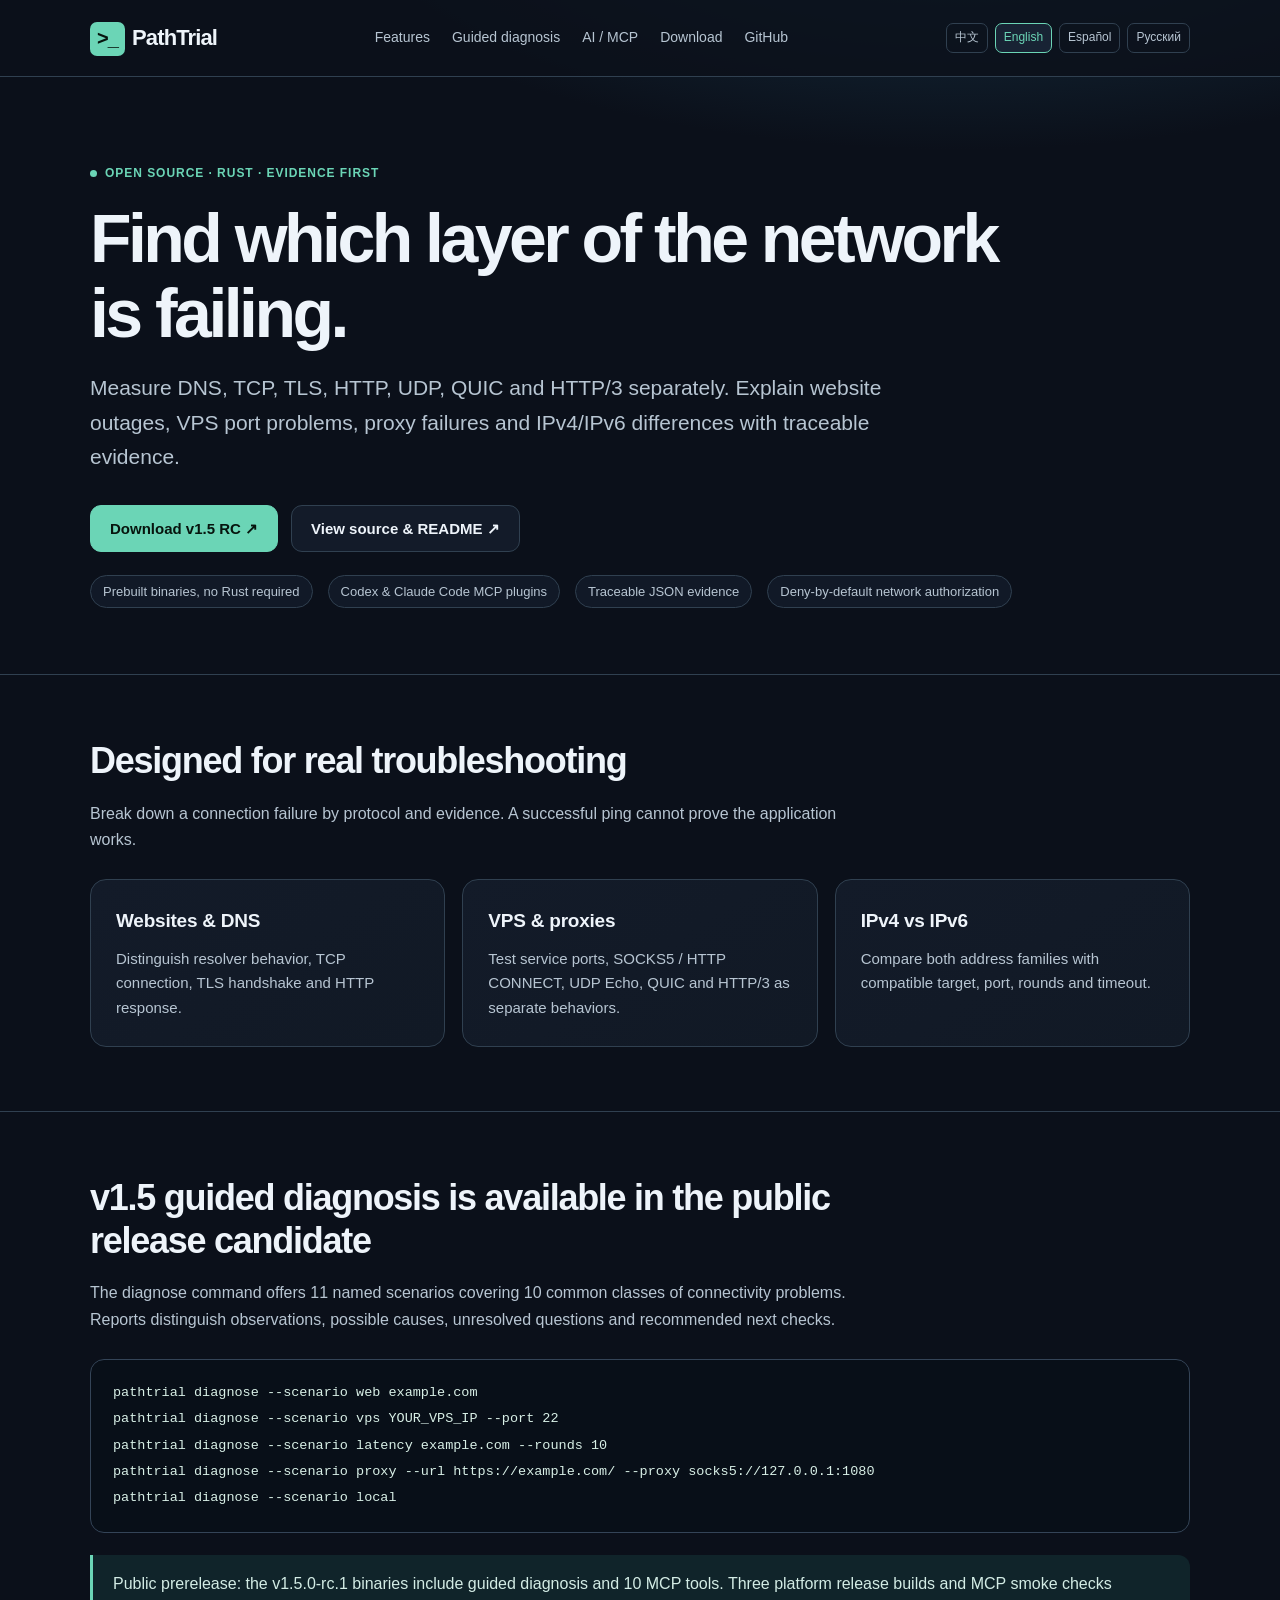
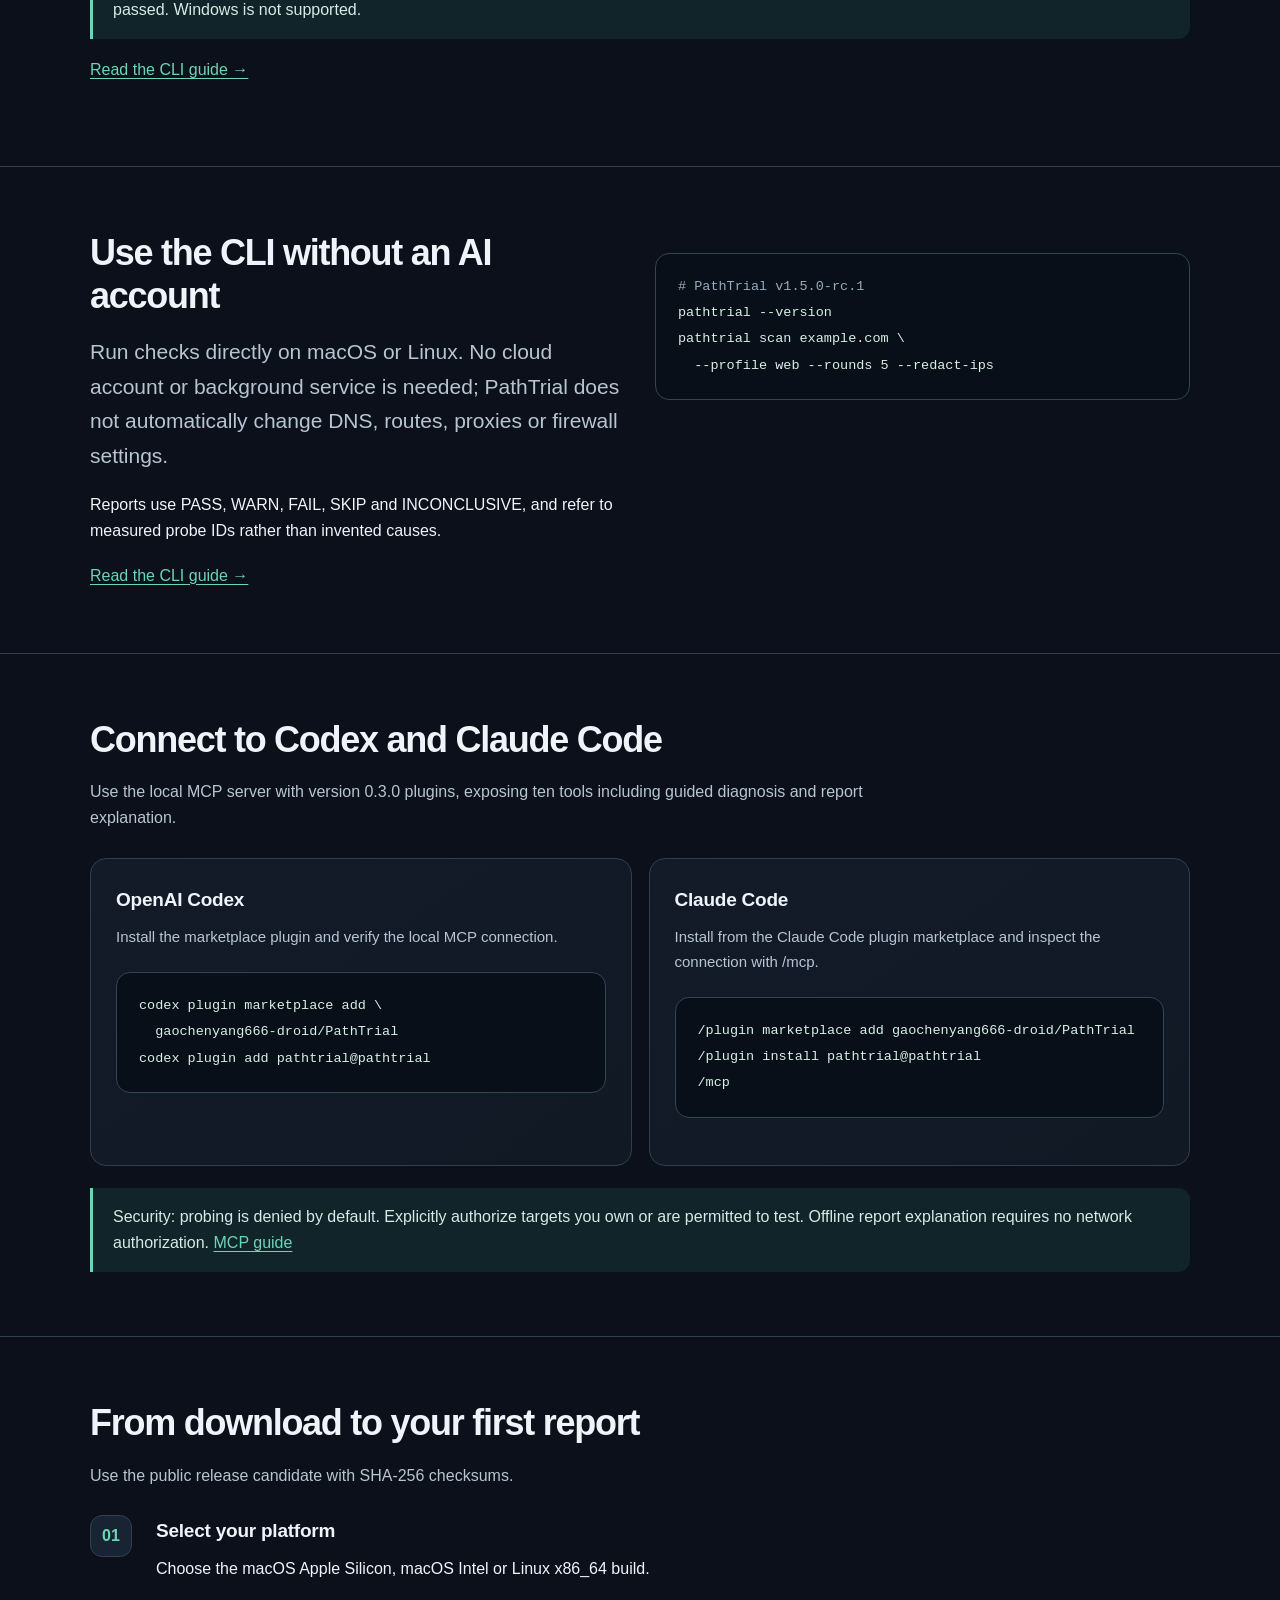
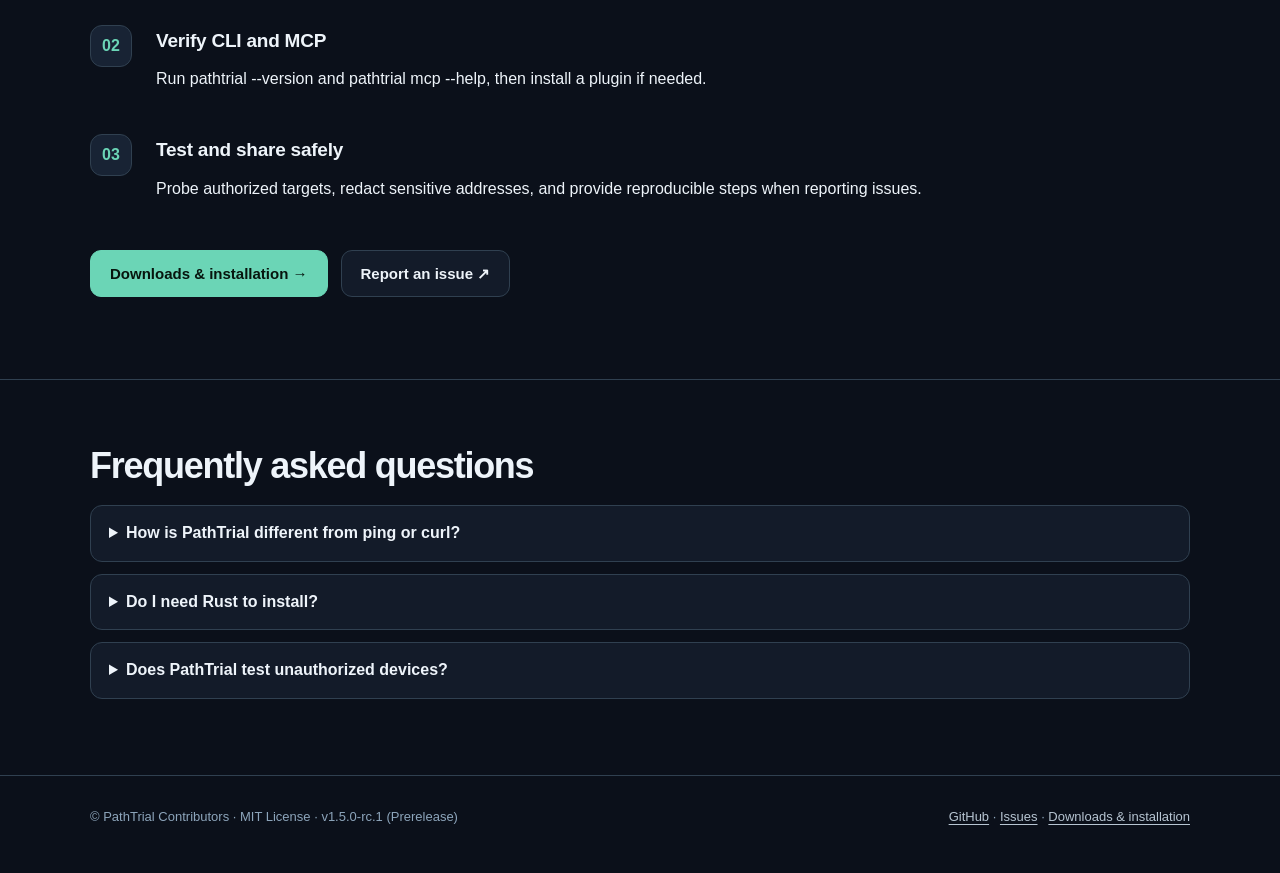
==== docs/en/index.html @ 35a3b707 "docs(site): localize Pages in four languages and align v1.5 RC READMEs" ====
<!doctype html>
<html lang="en">
<head>
  <meta charset="utf-8">
  <meta name="viewport" content="width=device-width,initial-scale=1">
  <meta name="theme-color" content="#0b101a">
  <meta name="robots" content="index,follow">
  <meta name="description" content="PathTrial is an open-source Rust network diagnostics CLI and local MCP server for DNS, TCP, TLS, HTTP, QUIC, HTTP/3, proxies and VPS connectivity.">
  <link rel="canonical" href="https://gaochenyang666-droid.github.io/PathTrial/en/">
  <link rel="alternate" hreflang="zh-CN" href="https://gaochenyang666-droid.github.io/PathTrial/">
  <link rel="alternate" hreflang="en" href="https://gaochenyang666-droid.github.io/PathTrial/en/">
  <link rel="alternate" hreflang="es" href="https://gaochenyang666-droid.github.io/PathTrial/es/">
  <link rel="alternate" hreflang="ru" href="https://gaochenyang666-droid.github.io/PathTrial/ru/">
  <link rel="alternate" hreflang="x-default" href="https://gaochenyang666-droid.github.io/PathTrial/en/">
  <link rel="stylesheet" href="../site.css">
  <meta property="og:type" content="website">
  <meta property="og:title" content="Evidence-first network diagnostics & MCP plugins | PathTrial">
  <meta property="og:description" content="Measure DNS, TCP, TLS, HTTP, UDP, QUIC and HTTP/3 separately. Explain website outages, VPS port problems, proxy failures and IPv4/IPv6 differences with traceable evidence.">
  <meta property="og:url" content="https://gaochenyang666-droid.github.io/PathTrial/en/">
  <meta name="twitter:card" content="summary">
  <title>PathTrial | Evidence-first network diagnostics & MCP plugins</title>
</head>
<body>
<a class="skip" href="#main">Skip to content</a>
<header><div class="container topbar">
  <a class="brand" href="./" aria-label="PathTrial Home"><span class="brand-mark" aria-hidden="true">&gt;_</span>PathTrial</a>
  <nav aria-label="Primary navigation">
    <a href="#features">Features</a>
    <a href="#guided-diagnosis">Guided diagnosis</a>
    <a href="#integrations">AI / MCP</a>
    <a href="./download.html">Download</a>
    <a href="https://github.com/gaochenyang666-droid/PathTrial">GitHub</a>
  </nav>
  <nav class="languages" aria-label="Languages"><a href="https://gaochenyang666-droid.github.io/PathTrial/" lang="zh-CN">中文</a><a href="https://gaochenyang666-droid.github.io/PathTrial/en/" lang="en" aria-current="page">English</a><a href="https://gaochenyang666-droid.github.io/PathTrial/es/" lang="es">Español</a><a href="https://gaochenyang666-droid.github.io/PathTrial/ru/" lang="ru">Русский</a></nav>
</div></header>
<main id="main">
<section class="container hero" aria-labelledby="hero-title">
<span class="kicker">Open Source · Rust · Evidence First</span>
<h1 id="hero-title">Find which layer of the network is failing.</h1><p class="lead">Measure DNS, TCP, TLS, HTTP, UDP, QUIC and HTTP/3 separately. Explain website outages, VPS port problems, proxy failures and IPv4/IPv6 differences with traceable evidence.</p>
<div class="actions"><a class="btn primary" href="./download.html">Download v1.5 RC ↗</a><a class="btn secondary" href="https://github.com/gaochenyang666-droid/PathTrial">View source & README ↗</a></div>
<div class="metrics"><span class="metric">Prebuilt binaries, no Rust required</span><span class="metric">Codex & Claude Code MCP plugins</span><span class="metric">Traceable JSON evidence</span><span class="metric">Deny-by-default network authorization</span></div>
</section>
<section id="features" class="section"><div class="container">
<div class="section-head"><h2>Designed for real troubleshooting</h2><p>Break down a connection failure by protocol and evidence. A successful ping cannot prove the application works.</p></div>
<div class="grid"><article class="card"><h3>Websites & DNS</h3><p>Distinguish resolver behavior, TCP connection, TLS handshake and HTTP response.</p></article><article class="card"><h3>VPS & proxies</h3><p>Test service ports, SOCKS5 / HTTP CONNECT, UDP Echo, QUIC and HTTP/3 as separate behaviors.</p></article><article class="card"><h3>IPv4 vs IPv6</h3><p>Compare both address families with compatible target, port, rounds and timeout.</p></article></div>
</div></section>
<section id="guided-diagnosis" class="section"><div class="container">
<div class="section-head"><h2>v1.5 guided diagnosis is available in the public release candidate</h2><p>The diagnose command offers 11 named scenarios covering 10 common classes of connectivity problems. Reports distinguish observations, possible causes, unresolved questions and recommended next checks.</p></div>
<div class="codebox"><pre>pathtrial diagnose --scenario web example.com
pathtrial diagnose --scenario vps YOUR_VPS_IP --port 22
pathtrial diagnose --scenario latency example.com --rounds 10
pathtrial diagnose --scenario proxy --url https://example.com/ --proxy socks5://127.0.0.1:1080
pathtrial diagnose --scenario local</pre></div>
<div class="notice">Public prerelease: the v1.5.0-rc.1 binaries include guided diagnosis and 10 MCP tools. Three platform release builds and MCP smoke checks passed. Windows is not supported.</div>
<p style="margin-top:18px"><a href="https://github.com/gaochenyang666-droid/PathTrial/blob/main/docs/cli.md">Read the CLI guide →</a></p>
</div></section>
<section class="section"><div class="container pair"><div>
<h2>Use the CLI without an AI account</h2><p class="lead">Run checks directly on macOS or Linux. No cloud account or background service is needed; PathTrial does not automatically change DNS, routes, proxies or firewall settings.</p><p>Reports use PASS, WARN, FAIL, SKIP and INCONCLUSIVE, and refer to measured probe IDs rather than invented causes.</p>
<a href="https://github.com/gaochenyang666-droid/PathTrial/blob/main/docs/cli.md">Read the CLI guide →</a>
</div><div class="codebox"><pre><span class="comment"># PathTrial v1.5.0-rc.1</span>
pathtrial --version
pathtrial scan example.com \
  --profile web --rounds 5 --redact-ips</pre></div></div></section>
<section id="integrations" class="section"><div class="container">
<div class="section-head"><h2>Connect to Codex and Claude Code</h2><p>Use the local MCP server with version 0.3.0 plugins, exposing ten tools including guided diagnosis and report explanation.</p></div>
<div class="grid two">
<article class="card"><h3>OpenAI Codex</h3><p>Install the marketplace plugin and verify the local MCP connection.</p><div class="codebox"><pre>codex plugin marketplace add \
  gaochenyang666-droid/PathTrial
codex plugin add pathtrial@pathtrial</pre></div></article>
<article class="card"><h3>Claude Code</h3><p>Install from the Claude Code plugin marketplace and inspect the connection with /mcp.</p><div class="codebox"><pre>/plugin marketplace add gaochenyang666-droid/PathTrial
/plugin install pathtrial@pathtrial
/mcp</pre></div></article></div>
<div class="notice" style="margin-top:22px">Security: probing is denied by default. Explicitly authorize targets you own or are permitted to test. Offline report explanation requires no network authorization. <a href="https://github.com/gaochenyang666-droid/PathTrial/blob/main/docs/ai-integrations.md">MCP guide</a></div>
</div></section>
<section class="section"><div class="container">
<div class="section-head"><h2>From download to your first report</h2><p>Use the public release candidate with SHA-256 checksums.</p></div>
<div class="steps"><div class="step"><span class="number">01</span><div><h3>Select your platform</h3><p>Choose the macOS Apple Silicon, macOS Intel or Linux x86_64 build.</p></div></div><div class="step"><span class="number">02</span><div><h3>Verify CLI and MCP</h3><p>Run pathtrial --version and pathtrial mcp --help, then install a plugin if needed.</p></div></div><div class="step"><span class="number">03</span><div><h3>Test and share safely</h3><p>Probe authorized targets, redact sensitive addresses, and provide reproducible steps when reporting issues.</p></div></div></div>
<div class="actions"><a class="btn primary" href="./download.html">Downloads & installation →</a><a class="btn secondary" href="https://github.com/gaochenyang666-droid/PathTrial/issues/new?template=bug_report.md">Report an issue ↗</a></div>
</div></section>
<section class="section"><div class="container"><h2>Frequently asked questions</h2>
<details><summary>How is PathTrial different from ping or curl?</summary><p>It records separate protocol measurements, traces findings to probe IDs, and states what evidence does not establish.</p></details><details><summary>Do I need Rust to install?</summary><p>No. Prebuilt packages are available for macOS ARM64, macOS Intel and Linux x86_64.</p></details><details><summary>Does PathTrial test unauthorized devices?</summary><p>MCP network probes are denied by default. Authorize individual targets before testing and remove sensitive details before sharing reports.</p></details>
</div></section>
</main>
<footer><div class="container">
<span>© PathTrial Contributors · MIT License · v1.5.0-rc.1 (Prerelease)</span>
<span><a href="https://github.com/gaochenyang666-droid/PathTrial">GitHub</a> · <a href="https://github.com/gaochenyang666-droid/PathTrial/issues">Issues</a> · <a href="./download.html">Downloads & installation</a></span>
</div></footer>
</body></html>
---- docs/site.css ----
/* PathTrial product site: dependency-free, responsive, accessible. */
:root{color-scheme:dark;--bg:#0b101a;--surface:#131b29;--surface2:#182334;--line:#304050;--text:#eef4fa;--muted:#b7c5d2;--subtle:#8da5bb;--accent:#6bd5b6;--accent-hover:#9af3d7;--ink:#07150e}
*{box-sizing:border-box}
html{scroll-behavior:smooth}
body{margin:0;background:radial-gradient(ellipse 900px 360px at 75% -120px,#18364a 0%,transparent 75%),var(--bg);color:var(--text);font-family:Inter,-apple-system,BlinkMacSystemFont,"Segoe UI",Roboto,"Noto Sans SC",sans-serif;font-size:16px;line-height:1.65}
a{color:var(--accent);text-decoration-thickness:1px;text-underline-offset:3px}
a:hover{color:var(--accent-hover)}
a:focus-visible,button:focus-visible{outline:3px solid #a9f1dc;outline-offset:3px}
button{font:inherit;cursor:pointer}
img,svg{max-width:100%}
.container{width:min(1100px,calc(100% - 40px));margin-inline:auto}
.skip{position:absolute;left:12px;top:-70px;padding:8px 14px;background:var(--accent);color:var(--ink);z-index:20}
.skip:focus{top:12px}
header{border-bottom:1px solid var(--line);background:rgba(11,16,26,.82)}
.topbar{display:flex;align-items:center;justify-content:space-between;gap:20px;min-height:76px}
.brand{font-size:22px;font-weight:780;letter-spacing:-.04em;color:var(--text);text-decoration:none}
.brand-mark{display:inline-block;border-radius:7px;padding:0 7px 1px;background:var(--accent);color:var(--ink);margin-right:7px;font-size:20px}
nav{display:flex;align-items:center;gap:22px;flex-wrap:wrap}
nav a{font-size:14px;color:var(--muted);text-decoration:none}
nav a[aria-current="page"]{color:var(--accent)}
.hero{padding:82px 0 66px}
.kicker{display:inline-flex;align-items:center;gap:8px;letter-spacing:.08em;text-transform:uppercase;font-size:12px;font-weight:750;color:var(--accent)}
.kicker:before{content:"";width:7px;height:7px;border-radius:50%;background:var(--accent)}
h1{max-width:960px;font-size:clamp(36px,5.8vw,68px);line-height:1.1;letter-spacing:-.052em;margin:16px 0 20px;font-weight:790}
h2{font-size:clamp(27px,3.4vw,36px);letter-spacing:-.035em;line-height:1.2;margin:0 0 18px}
h3{font-size:19px;letter-spacing:-.012em;margin:0 0 10px}
p{margin:0 0 18px}
.lead{color:var(--muted);font-size:clamp(17px,2vw,21px);max-width:810px}
.eyeline{font-size:14px;color:var(--subtle)}
.actions{display:flex;gap:13px;flex-wrap:wrap;margin:30px 0 18px}
.btn{border-radius:11px;padding:12px 19px;font-size:15px;line-height:1.4;display:inline-flex;align-items:center;justify-content:center;gap:8px;min-height:46px;text-decoration:none;border:1px solid var(--line);font-weight:700;transition:background .16s ease,color .16s ease}
.btn.primary{background:var(--accent);border-color:var(--accent);color:var(--ink)}
.btn.primary:hover{background:var(--accent-hover);color:var(--ink)}
.btn.secondary{background:var(--surface);color:var(--text)}
.btn.secondary:hover{background:var(--surface2);color:var(--text)}
.footnote{font-size:13px;color:var(--subtle)}
.metrics{display:flex;gap:15px;flex-wrap:wrap;margin-top:23px}
.metric{font-size:13px;color:var(--muted);border:1px solid var(--line);border-radius:40px;padding:5px 12px;background:#111927}
.section{padding:64px 0;border-top:1px solid var(--line)}
.section-head{max-width:780px;margin-bottom:26px}
.section-head p{color:var(--muted)}
.grid{display:grid;grid-template-columns:repeat(3,minmax(0,1fr));gap:17px}
.grid.two{grid-template-columns:repeat(2,minmax(0,1fr))}
.card{padding:25px;border:1px solid var(--line);border-radius:16px;background:linear-gradient(145deg,var(--surface),#111925);min-width:0}
.card p{color:var(--muted);font-size:15px}
.card p:last-child{margin-bottom:0}
.mono,code,pre{font-family:ui-monospace,SFMono-Regular,Menlo,Consolas,monospace}
.inline-code{font-size:.94em;color:#acf8dc;overflow-wrap:anywhere}
.codebox{position:relative;border:1px solid #344457;border-radius:14px;background:#080f18;padding:20px 22px;margin:22px 0;overflow-x:auto}
.codebox pre{margin:0;color:#d8efe6;font-size:13.5px;line-height:1.95;white-space:pre;tab-size:2}
.codebox .prompt{color:var(--accent)}
.codebox .comment{color:#96abbd}
.steps{counter-reset:steps}
.step{display:grid;grid-template-columns:50px minmax(0,1fr);gap:16px;align-items:start;margin:0 0 24px}
.number{display:flex;width:42px;height:42px;align-items:center;justify-content:center;border:1px solid var(--line);background:var(--surface2);border-radius:12px;color:var(--accent);font-weight:800}
.pair{display:grid;grid-template-columns:minmax(0,1fr) minmax(0,1fr);gap:30px;align-items:start}
.notice{border-left:3px solid var(--accent);background:#10242a;border-radius:0 12px 12px 0;padding:16px 20px;color:#d3ece5}
.notice p:last-child{margin:0}
.download-card{display:flex;flex-direction:column;min-height:240px}
.download-card .btn{margin-top:auto}
.download-card .arch{font-size:12px;color:var(--subtle);margin:0 0 18px}
.download-card h3{margin-bottom:7px}
.download-card p{margin-bottom:12px}
.table-wrap{overflow:auto}
table{width:100%;border-collapse:collapse;text-align:left}
th,td{padding:12px;border-bottom:1px solid var(--line);vertical-align:top}
th{font-size:13px;color:var(--subtle)}
td{font-size:14px;color:var(--muted)}
details{border:1px solid var(--line);border-radius:12px;margin:12px 0;padding:14px 18px;background:var(--surface)}
summary{cursor:pointer;font-weight:650}
details p{color:var(--muted);margin-top:13px}
footer{border-top:1px solid var(--line);padding:30px 0 46px;color:var(--subtle);font-size:13px}
footer .container{display:flex;justify-content:space-between;gap:20px;flex-wrap:wrap}
footer a{color:var(--muted)}
hr{border:0;border-top:1px solid var(--line)}
@media(max-width:820px){.grid{grid-template-columns:1fr 1fr}.pair{grid-template-columns:1fr}.hero{padding:65px 0 46px}}
@media(max-width:600px){.container{width:min(100% - 28px,1100px)}.grid,.grid.two{grid-template-columns:1fr}.topbar{align-items:flex-start;flex-direction:column;justify-content:center;gap:8px;padding:13px 0}nav{gap:14px}.hero{padding:47px 0}.section{padding:42px 0}.codebox{padding:17px 15px}.actions>.btn{width:100%}.step{grid-template-columns:38px minmax(0,1fr);gap:11px}.number{width:35px;height:35px}}
@media(prefers-reduced-motion:reduce){html{scroll-behavior:auto}.btn{transition:none}}

/* Locale navigation on desktop and mobile. */
.topbar{flex-wrap:wrap}
.languages{display:flex;flex-wrap:wrap;gap:7px;align-items:center}
.languages a{padding:4px 8px;border:1px solid var(--line);border-radius:7px;font-size:12px;white-space:nowrap}
.languages a[aria-current="page"]{background:var(--surface2);border-color:var(--accent);color:var(--accent)}
@media(max-width:820px){.languages{width:100%}}
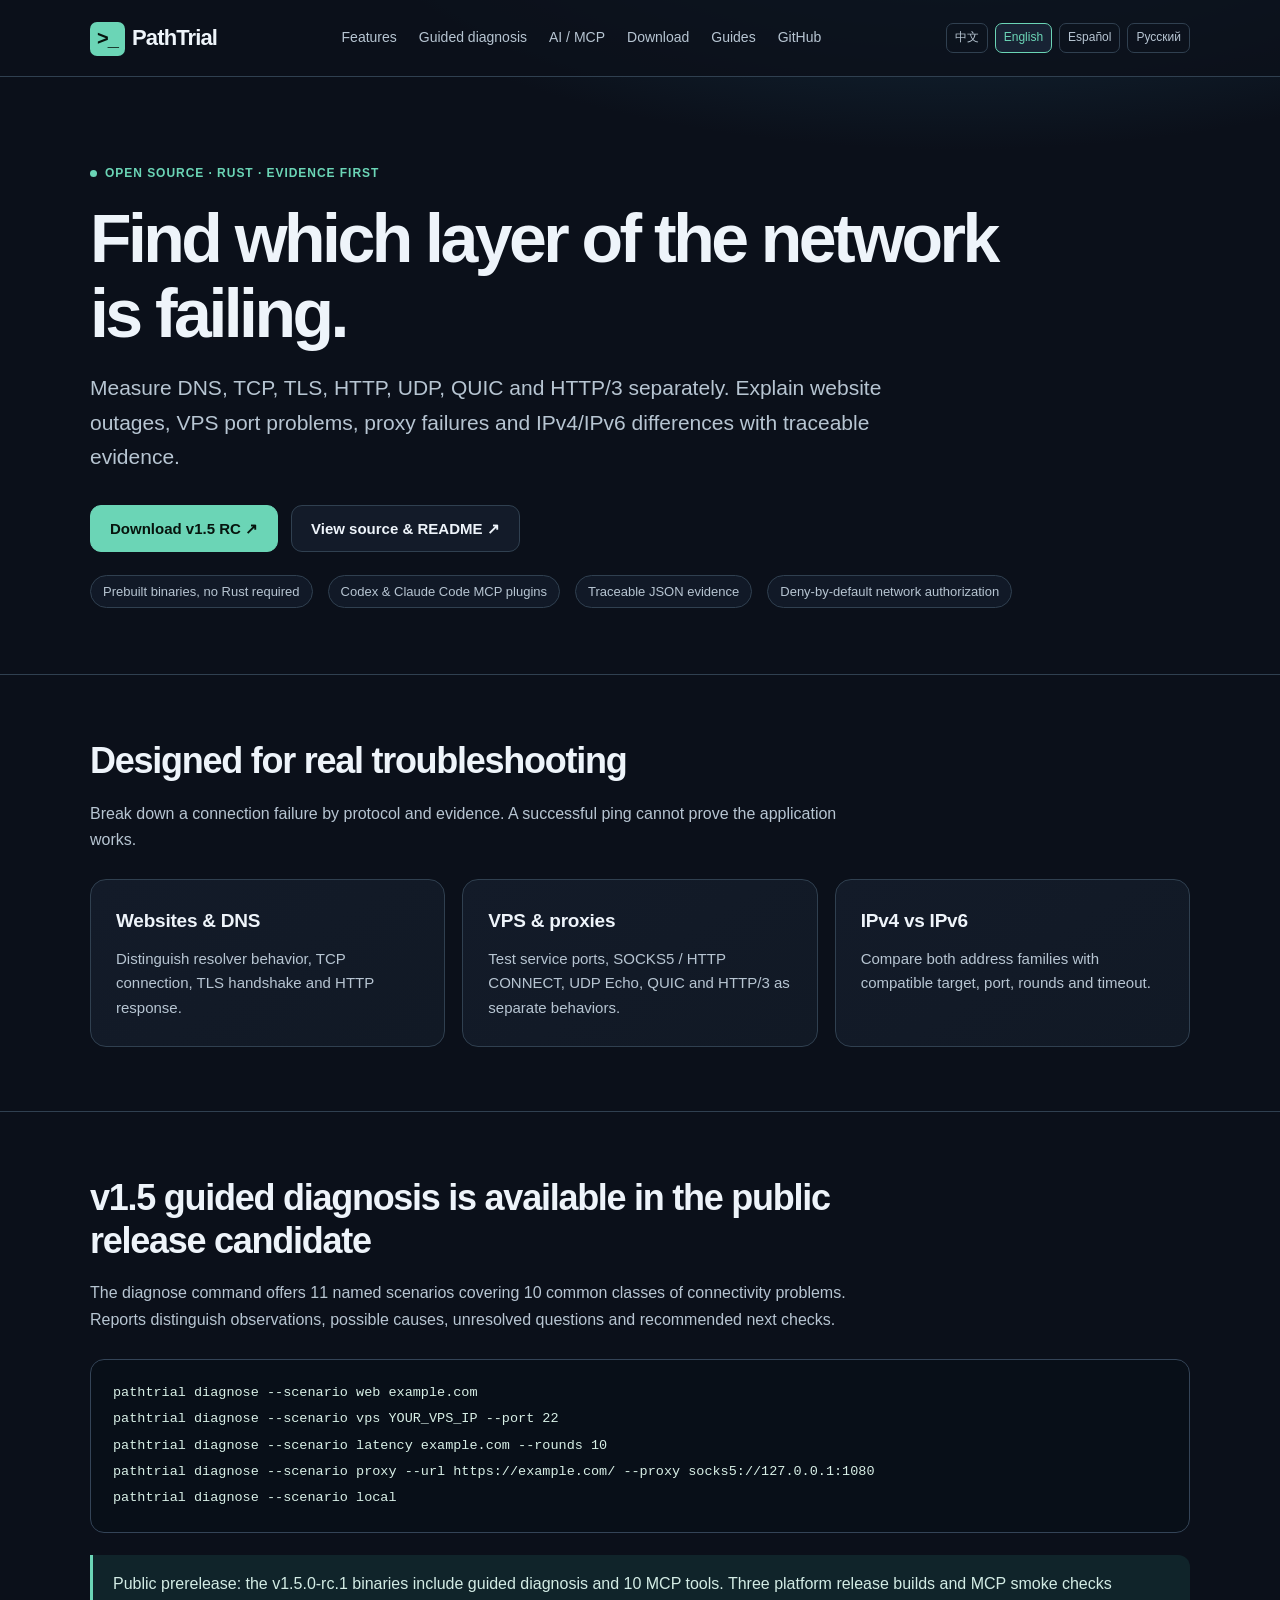
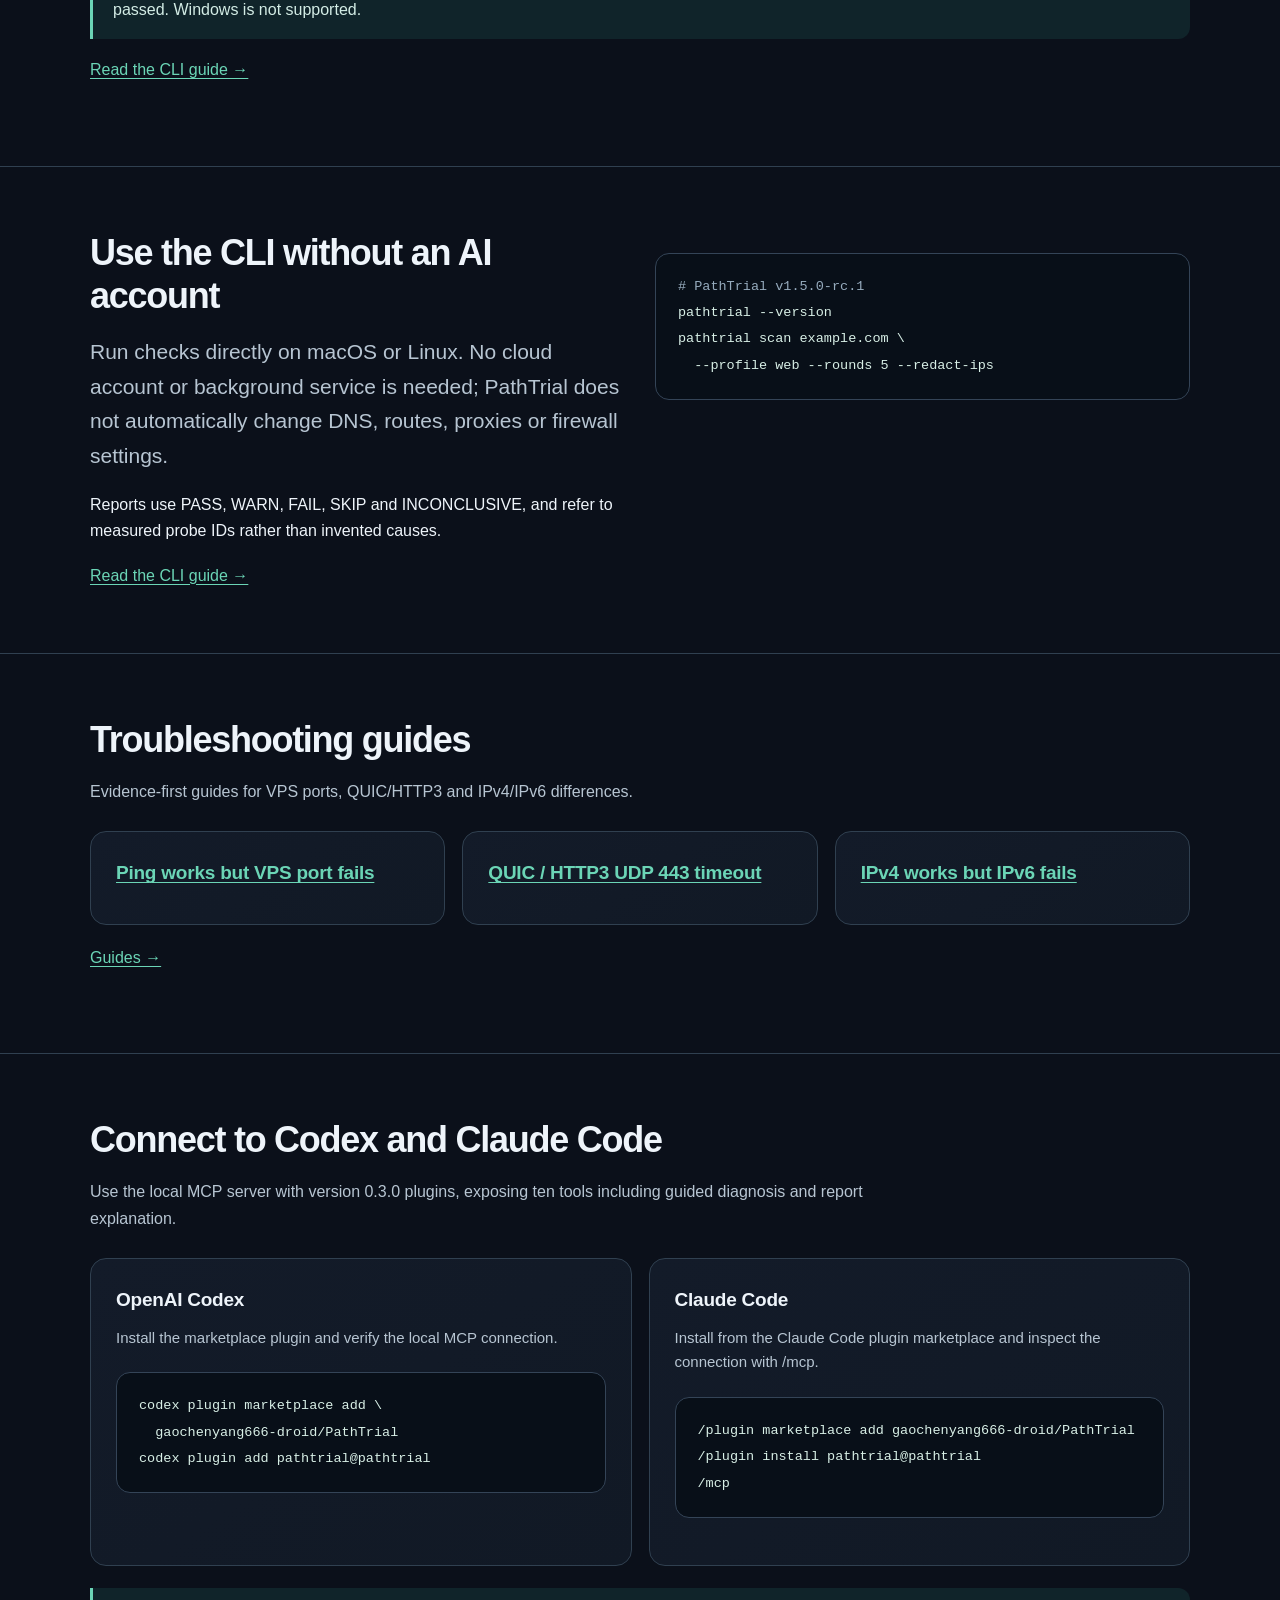
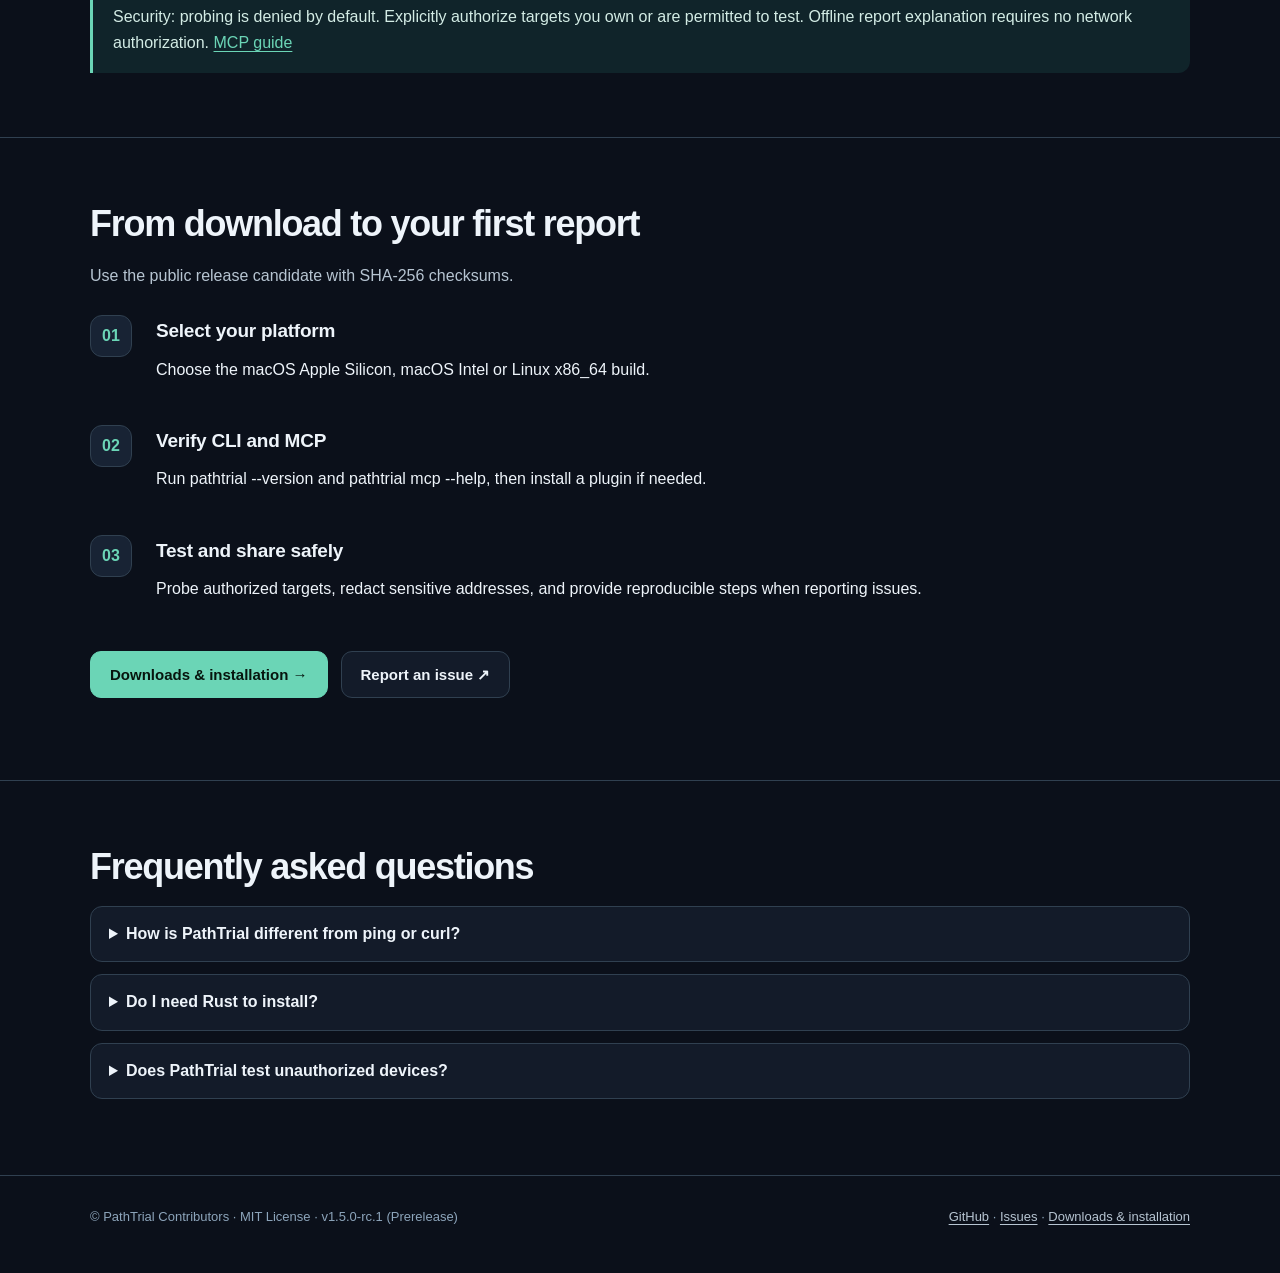
==== commit c7113b78: "docs(site): link troubleshooting tutorials across all four locales" ====
--- a/docs/en/index.html
+++ b/docs/en/index.html
@@ -19,6 +19,7 @@
   <meta property="og:url" content="https://gaochenyang666-droid.github.io/PathTrial/en/">
   <meta name="twitter:card" content="summary">
   <title>PathTrial | Evidence-first network diagnostics & MCP plugins</title>
+<script type="application/ld+json">{"@context":"https://schema.org","@type":"SoftwareApplication","name":"PathTrial","softwareVersion":"1.5.0-rc.1","applicationCategory":"DeveloperApplication","operatingSystem":"macOS, Linux","downloadUrl":"https://github.com/gaochenyang666-droid/PathTrial/releases/tag/v1.5.0-rc.1","codeRepository":"https://github.com/gaochenyang666-droid/PathTrial","license":"https://opensource.org/licenses/MIT","isAccessibleForFree":true,"offers":{"@type":"Offer","price":"0","priceCurrency":"USD"}}</script>
 </head>
 <body>
 <a class="skip" href="#main">Skip to content</a>
@@ -29,7 +30,7 @@
     <a href="#guided-diagnosis">Guided diagnosis</a>
     <a href="#integrations">AI / MCP</a>
     <a href="./download.html">Download</a>
-    <a href="https://github.com/gaochenyang666-droid/PathTrial">GitHub</a>
+    <a href="https://gaochenyang666-droid.github.io/PathTrial/en/guides/">Guides</a><a href="https://github.com/gaochenyang666-droid/PathTrial">GitHub</a>
   </nav>
   <nav class="languages" aria-label="Languages"><a href="https://gaochenyang666-droid.github.io/PathTrial/" lang="zh-CN">中文</a><a href="https://gaochenyang666-droid.github.io/PathTrial/en/" lang="en" aria-current="page">English</a><a href="https://gaochenyang666-droid.github.io/PathTrial/es/" lang="es">Español</a><a href="https://gaochenyang666-droid.github.io/PathTrial/ru/" lang="ru">Русский</a></nav>
 </div></header>
@@ -61,6 +62,7 @@
 pathtrial --version
 pathtrial scan example.com \
   --profile web --rounds 5 --redact-ips</pre></div></div></section>
+<section id="guides" class="section"><div class="container"><div class="section-head"><h2>Troubleshooting guides</h2><p>Evidence-first guides for VPS ports, QUIC/HTTP3 and IPv4/IPv6 differences.</p></div><div class="grid"><article class="card"><h3><a href="https://gaochenyang666-droid.github.io/PathTrial/en/guides/vps-port-unreachable.html">Ping works but VPS port fails</a></h3></article><article class="card"><h3><a href="https://gaochenyang666-droid.github.io/PathTrial/en/guides/http3-udp443-timeout.html">QUIC / HTTP3 UDP 443 timeout</a></h3></article><article class="card"><h3><a href="https://gaochenyang666-droid.github.io/PathTrial/en/guides/ipv4-works-ipv6-fails.html">IPv4 works but IPv6 fails</a></h3></article></div><p style="margin-top:20px"><a href="https://gaochenyang666-droid.github.io/PathTrial/en/guides/">Guides →</a></p></div></section>
 <section id="integrations" class="section"><div class="container">
 <div class="section-head"><h2>Connect to Codex and Claude Code</h2><p>Use the local MCP server with version 0.3.0 plugins, exposing ten tools including guided diagnosis and report explanation.</p></div>
 <div class="grid two">
--- a/docs/site.css
+++ b/docs/site.css
@@ -83,3 +83,6 @@
 .languages a{padding:4px 8px;border:1px solid var(--line);border-radius:7px;font-size:12px;white-space:nowrap}
 .languages a[aria-current="page"]{background:var(--surface2);border-color:var(--accent);color:var(--accent)}
 @media(max-width:820px){.languages{width:100%}}
+
+/* Technical troubleshooting guides */
+.guide-layout{padding-bottom:75px}.guide-hero{padding:64px 0 40px}.guide-hero h1{font-size:clamp(34px,5vw,56px)}.guide-article{overflow-wrap:anywhere}.guide-article h2{margin-top:34px}.guide-article pre{overflow:auto;white-space:pre;border:1px solid var(--line);background:#080f18;border-radius:12px;padding:18px;color:#d8efe6;line-height:1.7}.guide-article table{display:block;overflow:auto;margin:25px 0}.guide-article th{min-width:175px}.guide-article .card h2{font-size:20px;line-height:1.3;margin:0 0 12px}.guide-article .grid{margin:20px 0}
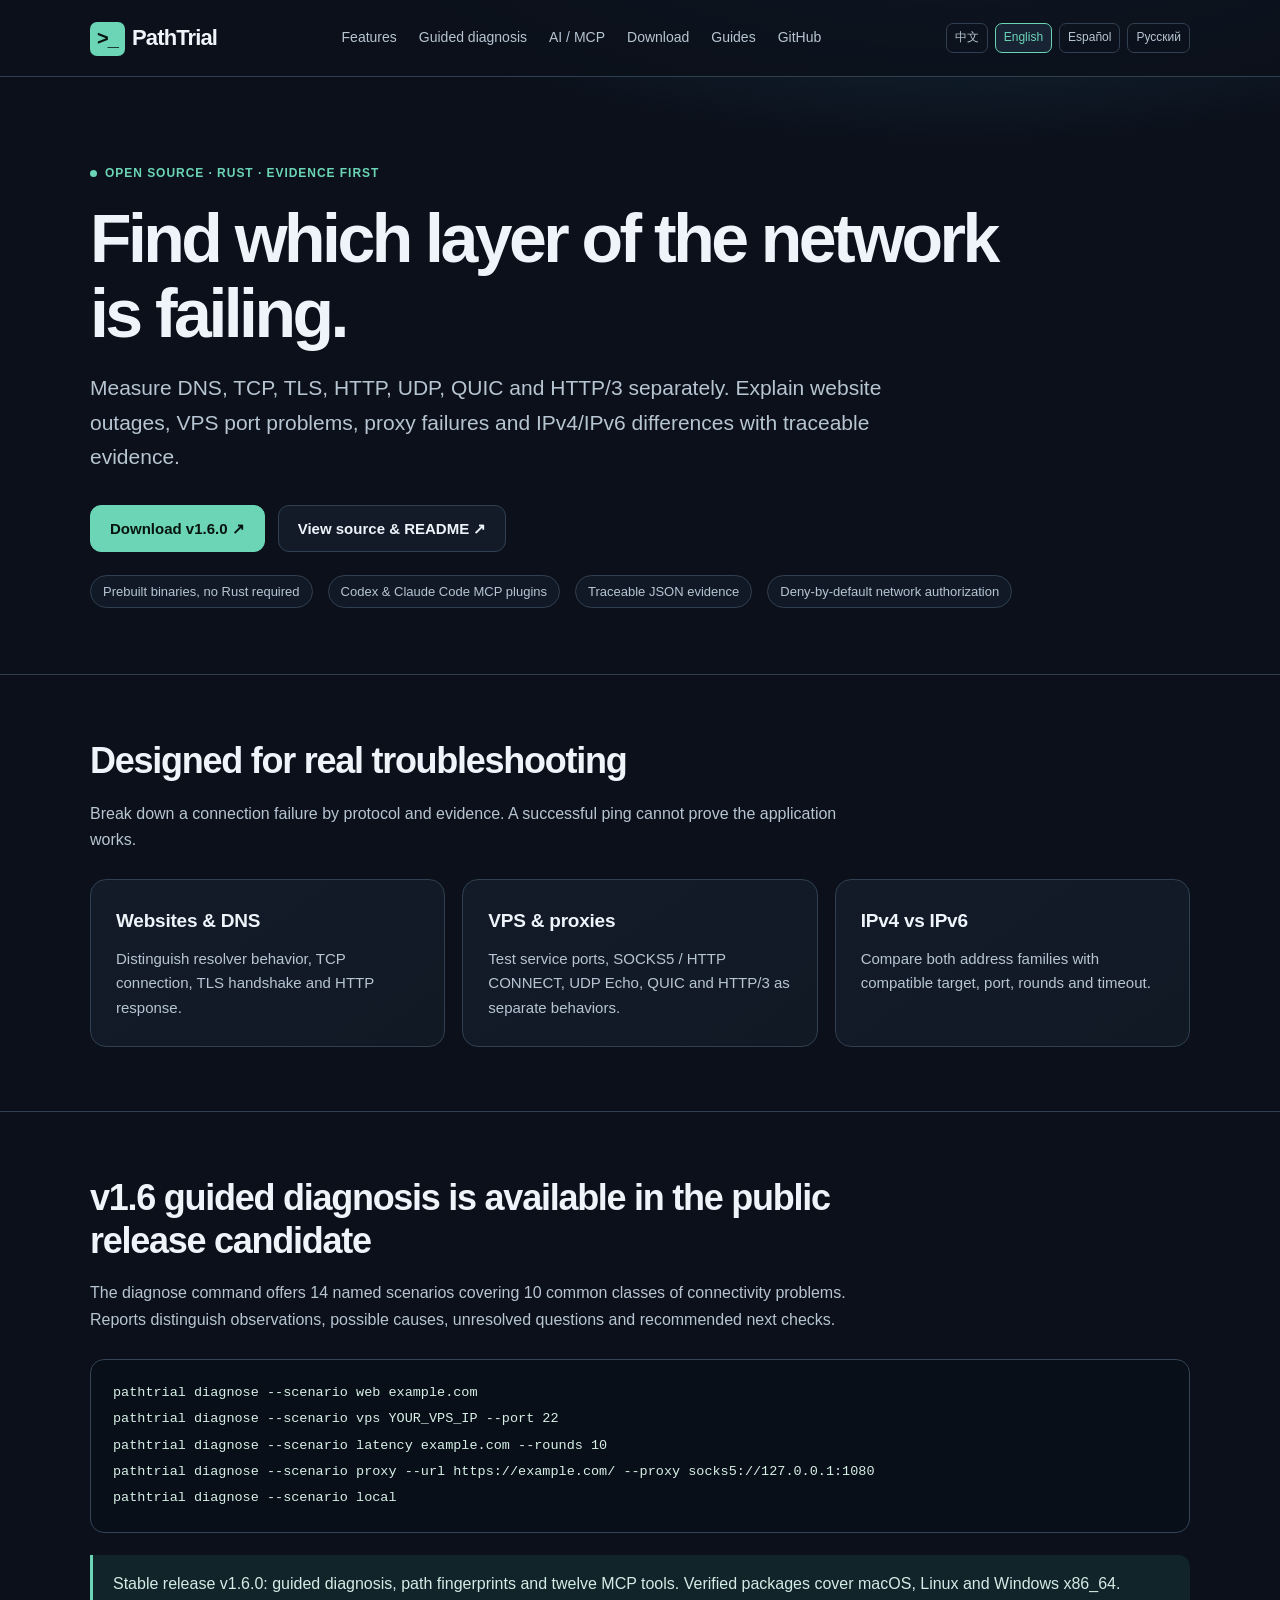
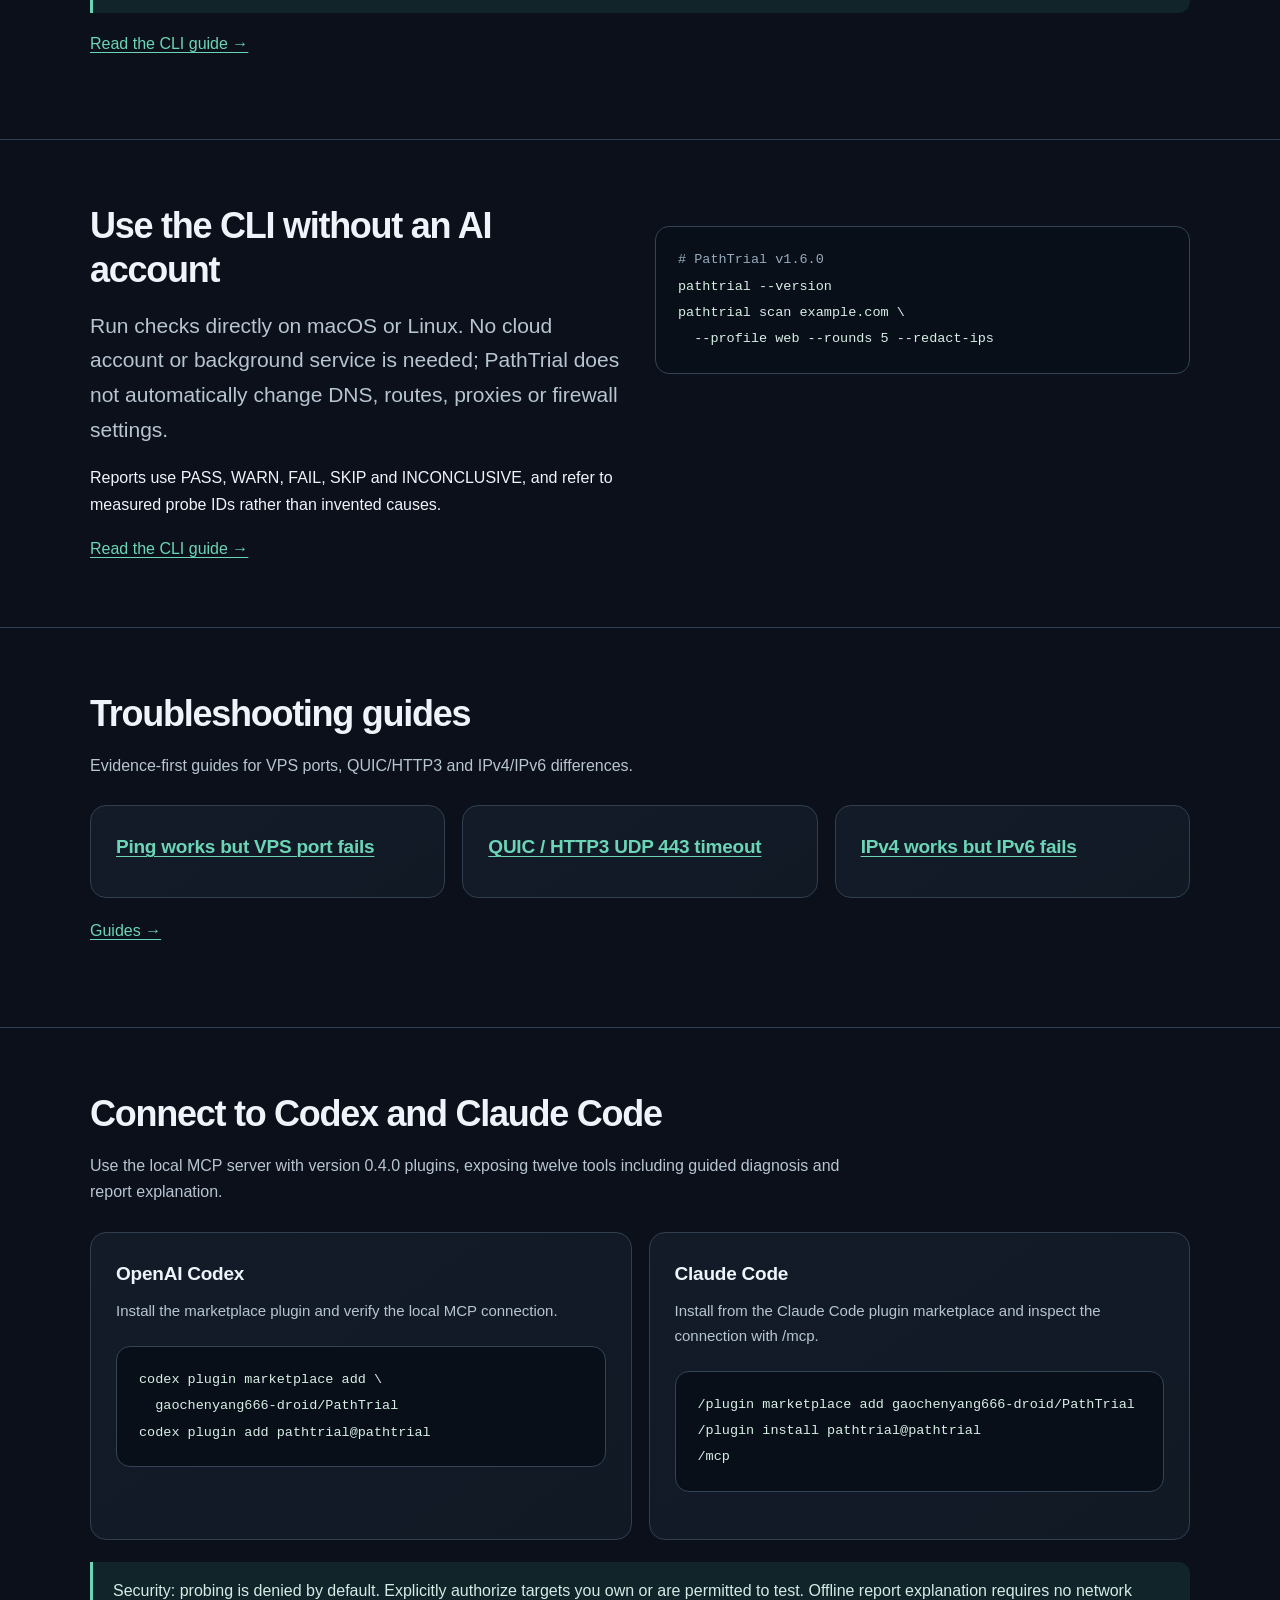
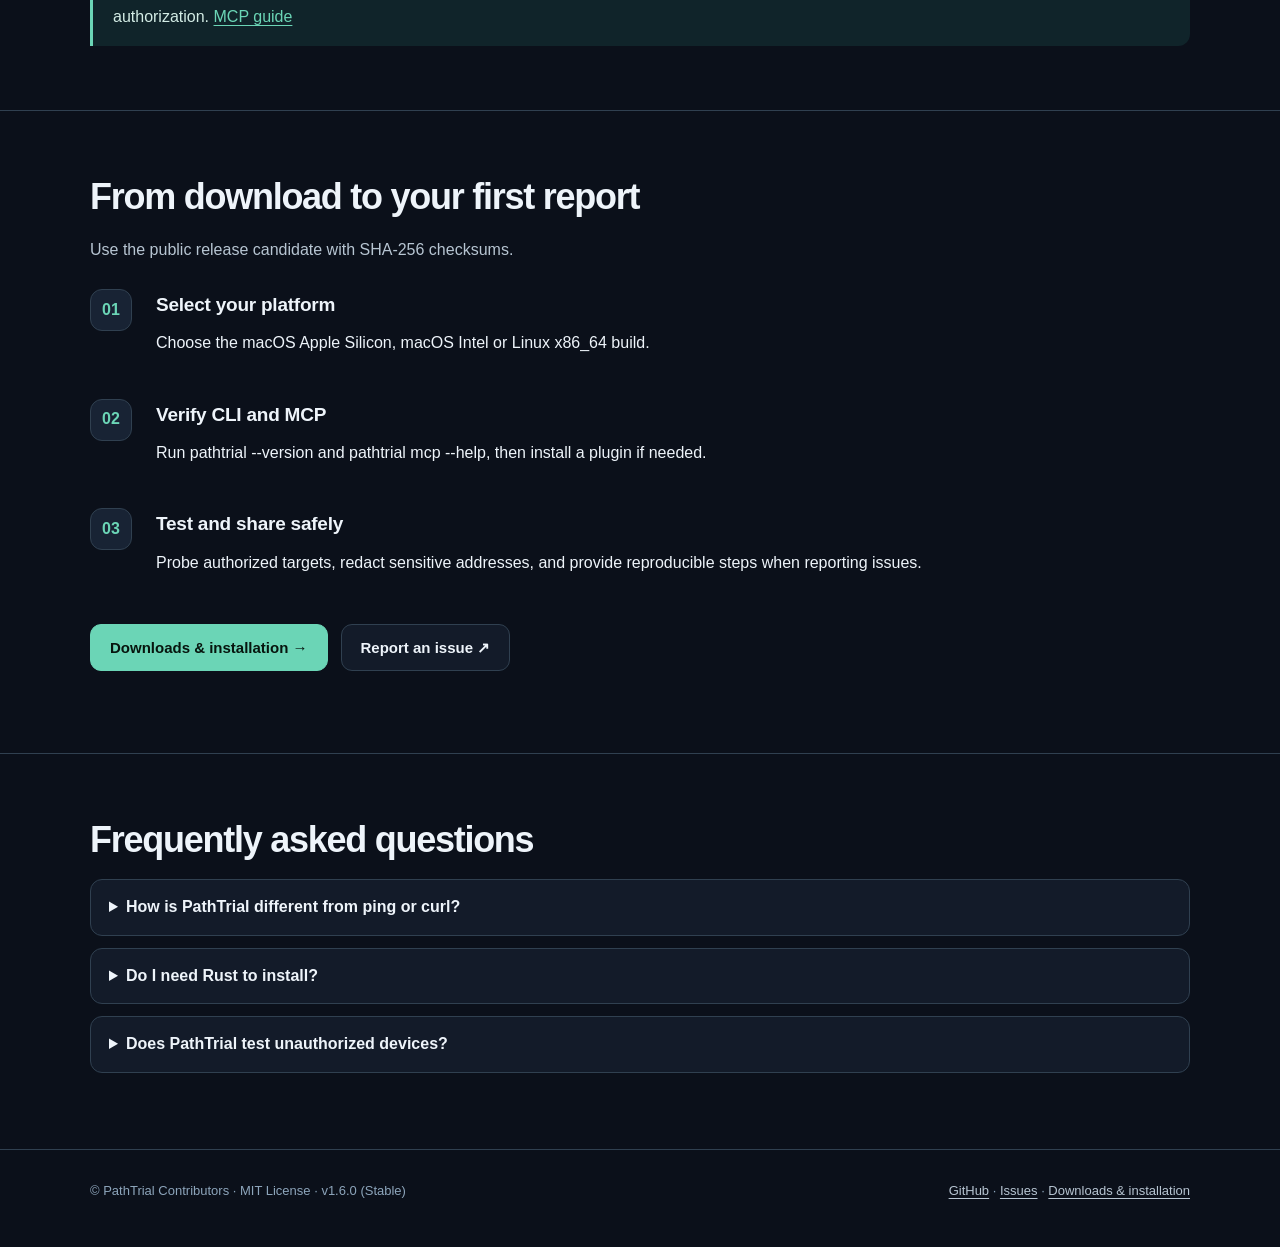
==== commit af6a45b4: "release: Prepare PathTrial v1.6.0 Synchronize localized README, site, plugin and installer copy for " ====
--- a/docs/en/index.html
+++ b/docs/en/index.html
@@ -5,7 +5,7 @@
   <meta name="viewport" content="width=device-width,initial-scale=1">
   <meta name="theme-color" content="#0b101a">
   <meta name="robots" content="index,follow">
-  <meta name="description" content="PathTrial is an open-source Rust network diagnostics CLI and local MCP server for DNS, TCP, TLS, HTTP, QUIC, HTTP/3, proxies and VPS connectivity.">
+  <meta name="description" content="PathTrial is a local-evidence-first network diagnostics MCP for exit IP, DNS chains, TLS identity, proxy hops and IPv4/IPv6 forks.">
   <link rel="canonical" href="https://gaochenyang666-droid.github.io/PathTrial/en/">
   <link rel="alternate" hreflang="zh-CN" href="https://gaochenyang666-droid.github.io/PathTrial/">
   <link rel="alternate" hreflang="en" href="https://gaochenyang666-droid.github.io/PathTrial/en/">
@@ -14,12 +14,12 @@
   <link rel="alternate" hreflang="x-default" href="https://gaochenyang666-droid.github.io/PathTrial/en/">
   <link rel="stylesheet" href="../site.css">
   <meta property="og:type" content="website">
-  <meta property="og:title" content="Evidence-first network diagnostics & MCP plugins | PathTrial">
+  <meta property="og:title" content="Local-evidence-first network diagnostics MCP | PathTrial">
   <meta property="og:description" content="Measure DNS, TCP, TLS, HTTP, UDP, QUIC and HTTP/3 separately. Explain website outages, VPS port problems, proxy failures and IPv4/IPv6 differences with traceable evidence.">
   <meta property="og:url" content="https://gaochenyang666-droid.github.io/PathTrial/en/">
   <meta name="twitter:card" content="summary">
-  <title>PathTrial | Evidence-first network diagnostics & MCP plugins</title>
-<script type="application/ld+json">{"@context":"https://schema.org","@type":"SoftwareApplication","name":"PathTrial","softwareVersion":"1.5.0-rc.1","applicationCategory":"DeveloperApplication","operatingSystem":"macOS, Linux","downloadUrl":"https://github.com/gaochenyang666-droid/PathTrial/releases/tag/v1.5.0-rc.1","codeRepository":"https://github.com/gaochenyang666-droid/PathTrial","license":"https://opensource.org/licenses/MIT","isAccessibleForFree":true,"offers":{"@type":"Offer","price":"0","priceCurrency":"USD"}}</script>
+  <title>PathTrial | Local-evidence-first network diagnostics MCP</title>
+<script type="application/ld+json">{"@context":"https://schema.org","@type":"SoftwareApplication","name":"PathTrial","softwareVersion":"1.6.0","applicationCategory":"DeveloperApplication","operatingSystem":"macOS, Linux, Windows","downloadUrl":"https://github.com/gaochenyang666-droid/PathTrial/releases/tag/v1.6.0","codeRepository":"https://github.com/gaochenyang666-droid/PathTrial","license":"https://opensource.org/licenses/MIT","isAccessibleForFree":true,"offers":{"@type":"Offer","price":"0","priceCurrency":"USD"}}</script>
 </head>
 <body>
 <a class="skip" href="#main">Skip to content</a>
@@ -38,7 +38,7 @@
 <section class="container hero" aria-labelledby="hero-title">
 <span class="kicker">Open Source · Rust · Evidence First</span>
 <h1 id="hero-title">Find which layer of the network is failing.</h1><p class="lead">Measure DNS, TCP, TLS, HTTP, UDP, QUIC and HTTP/3 separately. Explain website outages, VPS port problems, proxy failures and IPv4/IPv6 differences with traceable evidence.</p>
-<div class="actions"><a class="btn primary" href="./download.html">Download v1.5 RC ↗</a><a class="btn secondary" href="https://github.com/gaochenyang666-droid/PathTrial">View source & README ↗</a></div>
+<div class="actions"><a class="btn primary" href="./download.html">Download v1.6.0 ↗</a><a class="btn secondary" href="https://github.com/gaochenyang666-droid/PathTrial">View source & README ↗</a></div>
 <div class="metrics"><span class="metric">Prebuilt binaries, no Rust required</span><span class="metric">Codex & Claude Code MCP plugins</span><span class="metric">Traceable JSON evidence</span><span class="metric">Deny-by-default network authorization</span></div>
 </section>
 <section id="features" class="section"><div class="container">
@@ -46,25 +46,25 @@
 <div class="grid"><article class="card"><h3>Websites & DNS</h3><p>Distinguish resolver behavior, TCP connection, TLS handshake and HTTP response.</p></article><article class="card"><h3>VPS & proxies</h3><p>Test service ports, SOCKS5 / HTTP CONNECT, UDP Echo, QUIC and HTTP/3 as separate behaviors.</p></article><article class="card"><h3>IPv4 vs IPv6</h3><p>Compare both address families with compatible target, port, rounds and timeout.</p></article></div>
 </div></section>
 <section id="guided-diagnosis" class="section"><div class="container">
-<div class="section-head"><h2>v1.5 guided diagnosis is available in the public release candidate</h2><p>The diagnose command offers 11 named scenarios covering 10 common classes of connectivity problems. Reports distinguish observations, possible causes, unresolved questions and recommended next checks.</p></div>
+<div class="section-head"><h2>v1.6 guided diagnosis is available in the public release candidate</h2><p>The diagnose command offers 14 named scenarios covering 10 common classes of connectivity problems. Reports distinguish observations, possible causes, unresolved questions and recommended next checks.</p></div>
 <div class="codebox"><pre>pathtrial diagnose --scenario web example.com
 pathtrial diagnose --scenario vps YOUR_VPS_IP --port 22
 pathtrial diagnose --scenario latency example.com --rounds 10
 pathtrial diagnose --scenario proxy --url https://example.com/ --proxy socks5://127.0.0.1:1080
 pathtrial diagnose --scenario local</pre></div>
-<div class="notice">Public prerelease: the v1.5.0-rc.1 binaries include guided diagnosis and 10 MCP tools. Three platform release builds and MCP smoke checks passed. Windows is not supported.</div>
+<div class="notice">Stable release v1.6.0: guided diagnosis, path fingerprints and twelve MCP tools. Verified packages cover macOS, Linux and Windows x86_64.</div>
 <p style="margin-top:18px"><a href="https://github.com/gaochenyang666-droid/PathTrial/blob/main/docs/cli.md">Read the CLI guide →</a></p>
 </div></section>
 <section class="section"><div class="container pair"><div>
 <h2>Use the CLI without an AI account</h2><p class="lead">Run checks directly on macOS or Linux. No cloud account or background service is needed; PathTrial does not automatically change DNS, routes, proxies or firewall settings.</p><p>Reports use PASS, WARN, FAIL, SKIP and INCONCLUSIVE, and refer to measured probe IDs rather than invented causes.</p>
 <a href="https://github.com/gaochenyang666-droid/PathTrial/blob/main/docs/cli.md">Read the CLI guide →</a>
-</div><div class="codebox"><pre><span class="comment"># PathTrial v1.5.0-rc.1</span>
+</div><div class="codebox"><pre><span class="comment"># PathTrial v1.6.0</span>
 pathtrial --version
 pathtrial scan example.com \
   --profile web --rounds 5 --redact-ips</pre></div></div></section>
 <section id="guides" class="section"><div class="container"><div class="section-head"><h2>Troubleshooting guides</h2><p>Evidence-first guides for VPS ports, QUIC/HTTP3 and IPv4/IPv6 differences.</p></div><div class="grid"><article class="card"><h3><a href="https://gaochenyang666-droid.github.io/PathTrial/en/guides/vps-port-unreachable.html">Ping works but VPS port fails</a></h3></article><article class="card"><h3><a href="https://gaochenyang666-droid.github.io/PathTrial/en/guides/http3-udp443-timeout.html">QUIC / HTTP3 UDP 443 timeout</a></h3></article><article class="card"><h3><a href="https://gaochenyang666-droid.github.io/PathTrial/en/guides/ipv4-works-ipv6-fails.html">IPv4 works but IPv6 fails</a></h3></article></div><p style="margin-top:20px"><a href="https://gaochenyang666-droid.github.io/PathTrial/en/guides/">Guides →</a></p></div></section>
 <section id="integrations" class="section"><div class="container">
-<div class="section-head"><h2>Connect to Codex and Claude Code</h2><p>Use the local MCP server with version 0.3.0 plugins, exposing ten tools including guided diagnosis and report explanation.</p></div>
+<div class="section-head"><h2>Connect to Codex and Claude Code</h2><p>Use the local MCP server with version 0.4.0 plugins, exposing twelve tools including guided diagnosis and report explanation.</p></div>
 <div class="grid two">
 <article class="card"><h3>OpenAI Codex</h3><p>Install the marketplace plugin and verify the local MCP connection.</p><div class="codebox"><pre>codex plugin marketplace add \
   gaochenyang666-droid/PathTrial
@@ -84,7 +84,7 @@
 </div></section>
 </main>
 <footer><div class="container">
-<span>© PathTrial Contributors · MIT License · v1.5.0-rc.1 (Prerelease)</span>
+<span>© PathTrial Contributors · MIT License · v1.6.0 (Stable)</span>
 <span><a href="https://github.com/gaochenyang666-droid/PathTrial">GitHub</a> · <a href="https://github.com/gaochenyang666-droid/PathTrial/issues">Issues</a> · <a href="./download.html">Downloads & installation</a></span>
 </div></footer>
 </body></html>
